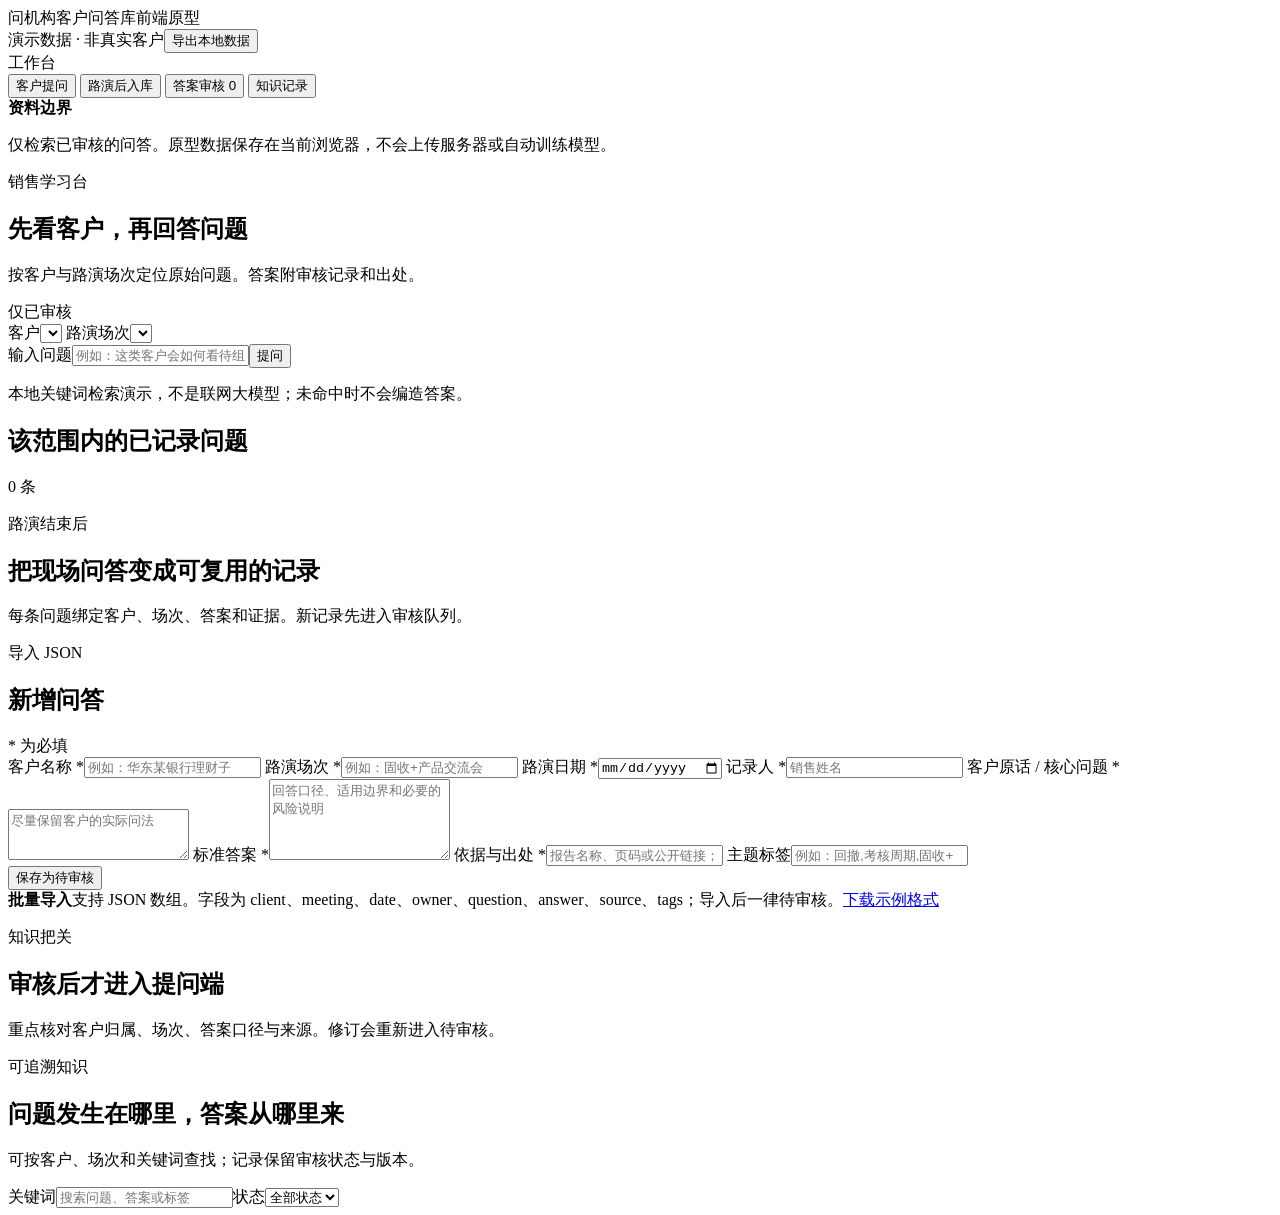
==== qa/index.html @ 25a46289 "Add institutional Q&A prototype index.html" ====
<!doctype html>
<html lang="zh-CN">
<head>
  <meta charset="utf-8">
  <meta name="viewport" content="width=device-width, initial-scale=1">
  <meta name="theme-color" content="#f7f7f5">
  <title>机构客户问答库 · 前端原型</title>
  <link rel="stylesheet" href="app.css">
  <script src="app.js" defer></script>
</head>
<body>
  <header class="topbar">
    <div class="brand"><span class="brand-mark">问</span><span>机构客户问答库</span><span class="prototype">前端原型</span></div>
    <div class="top-actions"><span class="demo-label">演示数据 · 非真实客户</span><button class="quiet" id="exportButton" type="button">导出本地数据</button></div>
  </header>
  <div class="shell">
    <nav class="sidebar" aria-label="主导航">
      <div class="nav-heading">工作台</div>
      <button class="nav-item active" data-view="ask" type="button">客户提问</button>
      <button class="nav-item" data-view="capture" type="button">路演后入库</button>
      <button class="nav-item" data-view="review" type="button">答案审核 <span id="pendingCount" class="nav-count">0</span></button>
      <button class="nav-item" data-view="library" type="button">知识记录</button>
      <div class="sidebar-note"><strong>资料边界</strong><p>仅检索已审核的问答。原型数据保存在当前浏览器，不会上传服务器或自动训练模型。</p></div>
    </nav>
    <main class="main">
      <section id="askView" class="view active" aria-labelledby="askTitle">
        <div class="page-heading"><div><p class="eyebrow">销售学习台</p><h1 id="askTitle">先看客户，再回答问题</h1><p class="subtle">按客户与路演场次定位原始问题。答案附审核记录和出处。</p></div><span class="mode-pill">仅已审核</span></div>
        <div class="filter-bar">
          <label>客户<select id="askClient"></select></label>
          <label>路演场次<select id="askMeeting"></select></label>
        </div>
        <div class="ask-layout">
          <div class="conversation">
            <div id="chatMessages" class="chat-messages" aria-live="polite"></div>
            <form id="askForm" class="ask-form"><label class="sr-only" for="askInput">输入问题</label><input id="askInput" placeholder="例如：这类客户会如何看待组合回撤？" required maxlength="240"><button class="primary" type="submit">提问</button></form>
            <p class="micro">本地关键词检索演示，不是联网大模型；未命中时不会编造答案。</p>
          </div>
          <aside class="context-panel"><div class="panel-title-row"><h2>该范围内的已记录问题</h2><span id="contextCount">0 条</span></div><div id="contextQuestions" class="context-list"></div></aside>
        </div>
      </section>
      <section id="captureView" class="view" aria-labelledby="captureTitle">
        <div class="page-heading"><div><p class="eyebrow">路演结束后</p><h1 id="captureTitle">把现场问答变成可复用的记录</h1><p class="subtle">每条问题绑定客户、场次、答案和证据。新记录先进入审核队列。</p></div><label class="upload-button">导入 JSON<input id="importInput" type="file" accept="application/json,.json" hidden></label></div>
        <div class="section-head"><h2 id="formHeading">新增问答</h2><span class="required-note">* 为必填</span></div>
        <form id="captureForm" class="capture-form">
          <div class="form-grid">
            <label>客户名称 *<input name="client" list="clientOptions" required maxlength="50" placeholder="例如：华东某银行理财子"></label>
            <datalist id="clientOptions"></datalist>
            <label>路演场次 *<input name="meeting" list="meetingOptions" required maxlength="70" placeholder="例如：固收+产品交流会"></label>
            <datalist id="meetingOptions"></datalist>
            <label>路演日期 *<input name="date" type="date" required></label>
            <label>记录人 *<input name="owner" required maxlength="30" placeholder="销售姓名"></label>
            <label class="full">客户原话 / 核心问题 *<textarea name="question" rows="3" required maxlength="500" placeholder="尽量保留客户的实际问法"></textarea></label>
            <label class="full">标准答案 *<textarea name="answer" rows="5" required maxlength="2000" placeholder="回答口径、适用边界和必要的风险说明"></textarea></label>
            <label class="full">依据与出处 *<input name="source" required maxlength="500" placeholder="报告名称、页码或公开链接；内部资料请写文档编号"></label>
            <label class="full">主题标签<input name="tags" maxlength="120" placeholder="例如：回撤,考核周期,固收+"></label>
          </div>
          <div class="form-actions"><button id="cancelEdit" class="quiet" type="button" hidden>取消编辑</button><button class="primary" type="submit">保存为待审核</button></div>
        </form>
        <div class="import-help"><strong>批量导入</strong><span>支持 JSON 数组。字段为 client、meeting、date、owner、question、answer、source、tags；导入后一律待审核。</span><a href="sample-import.json" download>下载示例格式</a></div>
      </section>
      <section id="reviewView" class="view" aria-labelledby="reviewTitle">
        <div class="page-heading"><div><p class="eyebrow">知识把关</p><h1 id="reviewTitle">审核后才进入提问端</h1><p class="subtle">重点核对客户归属、场次、答案口径与来源。修订会重新进入待审核。</p></div></div>
        <div id="reviewList" class="record-list"></div>
      </section>
      <section id="libraryView" class="view" aria-labelledby="libraryTitle">
        <div class="page-heading"><div><p class="eyebrow">可追溯知识</p><h1 id="libraryTitle">问题发生在哪里，答案从哪里来</h1><p class="subtle">可按客户、场次和关键词查找；记录保留审核状态与版本。</p></div></div>
        <div class="library-tools"><label>关键词<input id="librarySearch" placeholder="搜索问题、答案或标签"></label><label>状态<select id="libraryStatus"><option value="all">全部状态</option><option value="approved">已审核</option><option value="draft">待审核</option><option value="rejected">已退回</option></select></label></div>
        <div id="libraryList" class="record-list"></div>
      </section>
    </main>
  </div>
  <div id="toast" class="toast" role="status" aria-live="polite"></div>
</body>
</html>
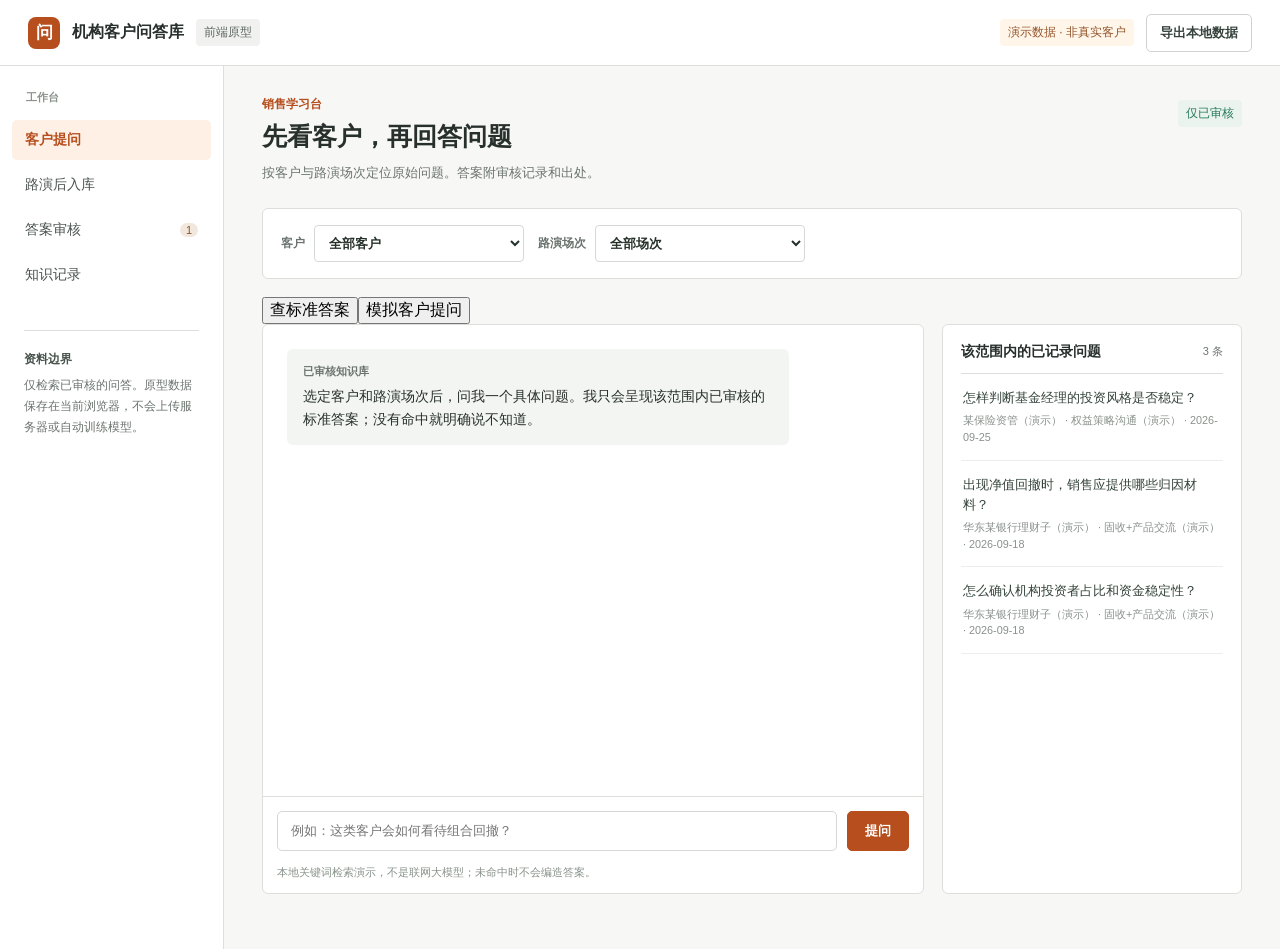
==== commit c9de57e4: "Update institutional Q&A prototype index.html" ====
--- a/qa/index.html
+++ b/qa/index.html
@@ -29,13 +29,21 @@
           <label>客户<select id="askClient"></select></label>
           <label>路演场次<select id="askMeeting"></select></label>
         </div>
-        <div class="ask-layout">
+        <div class="mode-tabs" role="tablist" aria-label="学习模式"><button id="lookupMode" class="mode-tab active" type="button" role="tab" aria-selected="true">查标准答案</button><button id="practiceMode" class="mode-tab" type="button" role="tab" aria-selected="false">模拟客户提问</button></div>
+        <div id="lookupPanel" class="ask-layout">
           <div class="conversation">
             <div id="chatMessages" class="chat-messages" aria-live="polite"></div>
             <form id="askForm" class="ask-form"><label class="sr-only" for="askInput">输入问题</label><input id="askInput" placeholder="例如：这类客户会如何看待组合回撤？" required maxlength="240"><button class="primary" type="submit">提问</button></form>
             <p class="micro">本地关键词检索演示，不是联网大模型；未命中时不会编造答案。</p>
           </div>
           <aside class="context-panel"><div class="panel-title-row"><h2>该范围内的已记录问题</h2><span id="contextCount">0 条</span></div><div id="contextQuestions" class="context-list"></div></aside>
+        </div>
+        <div id="practicePanel" class="practice-panel" hidden>
+          <div class="practice-head"><div><p class="eyebrow">客户提问</p><h2 id="practiceQuestion">选择客户和场次后开始练习</h2><p id="practiceMeta" class="subtle"></p></div><button id="nextQuestion" class="quiet" type="button">换一道题</button></div>
+          <label class="practice-label" for="practiceAnswer">你的回答</label><textarea id="practiceAnswer" rows="6" placeholder="先写出你会如何回应客户，包括需要核实的事实和风险边界。"></textarea>
+          <div class="form-actions"><button id="showAnswer" class="primary" type="button">对照标准答案</button></div>
+          <div id="practiceFeedback" class="practice-feedback" hidden></div>
+          <p class="micro">本地版只做对照，不给自动评分；正式版可由审核过的知识提供练习反馈。</p>
         </div>
       </section>
       <section id="captureView" class="view" aria-labelledby="captureTitle">
--- a/qa/app.css
+++ b/qa/app.css
@@ -0,0 +1,12 @@
+:root{font-family:"Microsoft YaHei","PingFang SC",sans-serif;color:#28302d;background:#f7f7f5;--line:#dedfda;--orange:#b64e1e;--orange-soft:#fff0e5;--green:#26785d;--muted:#6b746f}
+*{box-sizing:border-box}html,body{margin:0;min-height:100%}button,input,select,textarea{font:inherit}button{cursor:pointer}button:disabled{cursor:not-allowed;opacity:.5}[hidden]{display:none!important}
+.topbar{height:66px;background:#fff;border-bottom:1px solid var(--line);display:flex;align-items:center;justify-content:space-between;padding:0 28px;gap:20px}.brand,.top-actions{display:flex;align-items:center;gap:12px}.brand{font-weight:700;white-space:nowrap}.brand-mark{display:grid;place-items:center;width:32px;height:32px;border-radius:8px;background:var(--orange);color:#fff;font-size:17px}.prototype,.demo-label,.mode-pill{font-size:12px;font-weight:500;border-radius:4px;padding:5px 8px;background:#f1f2ef;color:#5d6860}.demo-label{background:#fff5e9;color:#93552b}.quiet,.upload-button{background:#fff;color:#37433d;border:1px solid #cfd3cd;border-radius:5px;padding:9px 13px;font-size:13px;font-weight:600;text-decoration:none;white-space:nowrap}.quiet:hover,.upload-button:hover{border-color:#9caaa0;background:#fafbf9}.primary{border:1px solid var(--orange);border-radius:5px;background:var(--orange);color:#fff;padding:10px 17px;font-size:13px;font-weight:700;white-space:nowrap}.primary:hover{background:#9e4018}
+.shell{display:grid;grid-template-columns:224px minmax(0,1fr);min-height:calc(100vh - 66px)}.sidebar{background:#fff;border-right:1px solid var(--line);padding:24px 12px;display:flex;flex-direction:column;gap:5px}.nav-heading{padding:0 14px 10px;font-size:11px;font-weight:700;color:#8a928b}.nav-item{width:100%;display:flex;align-items:center;gap:12px;text-align:left;background:transparent;border:0;border-radius:5px;padding:11px 13px;color:#49534e;font-size:14px}.nav-item:hover{background:#f5f5f1}.nav-item.active{color:var(--orange);background:var(--orange-soft);font-weight:700}.nav-symbol{display:grid;place-items:center;width:18px;height:18px;font-size:18px;line-height:1}.nav-count{margin-left:auto;background:#f2e7dc;border-radius:8px;padding:1px 6px;font-size:11px;color:#88532e}.sidebar-note{margin:30px 12px 0;padding-top:18px;border-top:1px solid var(--line);font-size:12px;line-height:1.75;color:var(--muted)}.sidebar-note strong{font-size:12px;color:#47534b}.sidebar-note p{margin:5px 0}
+.main{min-width:0;padding:30px 38px 55px}.view{display:none;max-width:1400px;margin:0 auto}.view.active{display:block}.page-heading{display:flex;justify-content:space-between;gap:20px;align-items:flex-start;margin-bottom:24px}.eyebrow{margin:0 0 7px;color:var(--orange);font-size:12px;font-weight:700}.page-heading h1{font-size:25px;line-height:1.35;margin:0;font-weight:700}.subtle{font-size:13px;line-height:1.7;color:var(--muted);margin:8px 0 0}.mode-pill{background:#eaf3ee;color:var(--green);white-space:nowrap;margin-top:4px}
+.filter-bar,.library-tools{display:flex;gap:14px;padding:16px 18px;background:#fff;border:1px solid var(--line);border-radius:6px;margin-bottom:18px}.filter-bar label,.library-tools label{display:flex;align-items:center;gap:9px;color:var(--muted);font-size:12px;font-weight:600}.filter-bar select,.library-tools select,.library-tools input{min-width:210px;max-width:360px;border:1px solid #d4d9d3;background:#fff;border-radius:4px;padding:9px 10px;color:#26312a;font-size:13px;outline:none}.filter-bar select:focus,.library-tools input:focus,.library-tools select:focus,.capture-form input:focus,.capture-form textarea:focus,.ask-form input:focus{border-color:var(--orange);box-shadow:0 0 0 2px #f7ded0}
+.ask-layout{display:grid;grid-template-columns:minmax(0,1fr) 300px;gap:18px;min-height:570px}.conversation,.context-panel{background:#fff;border:1px solid var(--line);border-radius:6px}.conversation{display:flex;flex-direction:column;min-height:570px}.chat-messages{flex:1;padding:24px;overflow:auto;max-height:calc(100vh - 280px);min-height:380px;display:flex;flex-direction:column;gap:16px}.message{max-width:82%;font-size:14px;line-height:1.7;padding:13px 16px;border-radius:6px;white-space:pre-wrap;word-break:break-word}.message.user{align-self:flex-end;background:var(--orange-soft);color:#4c3328}.message.answer{align-self:flex-start;background:#f3f5f2}.message .message-label{display:block;font-size:11px;color:var(--muted);font-weight:700;margin-bottom:4px}.reference{border-top:1px solid #d9ddd7;padding-top:9px;margin-top:10px;font-size:11px;color:#5e6d63}.reference a{color:var(--orange);word-break:break-all}.ask-form{border-top:1px solid var(--line);display:flex;gap:10px;padding:14px}.ask-form input{flex:1;min-width:0;border:1px solid #d4d9d3;border-radius:5px;padding:11px 13px;outline:none;font-size:13px}.micro{font-size:11px;color:#88928a;margin:0 14px 13px}.context-panel{padding:18px}.panel-title-row,.section-head{display:flex;justify-content:space-between;align-items:center;gap:12px}.panel-title-row{border-bottom:1px solid var(--line);padding-bottom:12px}.panel-title-row h2,.section-head h2{font-size:14px;margin:0}.panel-title-row span,.required-note{font-size:11px;color:var(--muted)}.context-list{display:flex;flex-direction:column}.context-question{border:0;border-bottom:1px solid #eceee9;background:none;text-align:left;padding:14px 2px;color:#34433a;font-size:13px;line-height:1.55}.context-question:hover{color:var(--orange)}.context-question small{display:block;color:#89918c;margin-top:4px}.empty{padding:28px;color:#7b857e;font-size:13px;line-height:1.7}
+.section-head{margin:8px 0 13px}.capture-form{background:#fff;border:1px solid var(--line);border-radius:6px;padding:24px}.form-grid{display:grid;grid-template-columns:repeat(2,minmax(0,1fr));gap:17px 20px}.form-grid label{display:flex;flex-direction:column;gap:7px;color:#49554c;font-size:12px;font-weight:700;min-width:0}.form-grid .full{grid-column:1/-1}.capture-form input,.capture-form textarea{width:100%;border:1px solid #d4d9d3;border-radius:4px;background:#fff;padding:10px 11px;color:#26312a;font-size:13px;line-height:1.55;outline:none}.capture-form textarea{resize:vertical;min-height:76px}.form-actions{display:flex;justify-content:flex-end;gap:9px;margin-top:22px}.import-help{display:flex;align-items:center;gap:10px;margin-top:16px;color:#667168;font-size:12px;line-height:1.6}.import-help strong{color:#3e4c42;white-space:nowrap}.import-help a{color:var(--orange);white-space:nowrap}
+.record-list{display:flex;flex-direction:column;gap:12px}.record{background:#fff;border:1px solid var(--line);border-radius:6px;padding:18px 20px}.record-top,.record-meta,.record-actions{display:flex;align-items:center;gap:9px;flex-wrap:wrap}.record-top{justify-content:space-between}.record-client{font-size:14px;font-weight:700}.record-meta{font-size:11px;color:#7c877e;margin-top:7px}.record h3{font-size:15px;line-height:1.5;margin:14px 0 8px}.record-answer{color:#46534a;font-size:13px;line-height:1.75;white-space:pre-wrap;margin:0}.record-source{font-size:11px;color:#78827a;margin-top:12px;word-break:break-all}.record-source a{color:var(--orange)}.record-actions{margin-top:16px}.record-actions button{background:#fff;border:1px solid #cfd6cf;border-radius:4px;padding:7px 10px;font-size:11px;font-weight:700;color:#425149}.record-actions button:hover{border-color:var(--orange);color:var(--orange)}.record-actions .approve{border-color:#bad8c7;color:var(--green);background:#f2f8f4}.status{font-size:11px;border-radius:3px;padding:4px 7px;font-weight:700;background:#f3f4f1;color:#667169}.status.approved{background:#e8f4eb;color:var(--green)}.status.draft{background:#fff0e5;color:#9b521e}.status.rejected{background:#f8efed;color:#a64c42}.tag{font-size:11px;color:#726d63;background:#f3f1ed;border-radius:3px;padding:3px 6px}.library-tools{margin-bottom:16px}.toast{position:fixed;right:24px;bottom:24px;background:#26352c;color:#fff;border-radius:5px;padding:11px 15px;opacity:0;transform:translateY(6px);transition:.2s;pointer-events:none;font-size:12px;z-index:10}.toast.visible{opacity:1;transform:none}.sr-only{position:absolute;width:1px;height:1px;padding:0;margin:-1px;overflow:hidden;clip:rect(0,0,0,0);white-space:nowrap;border:0}
+@media(max-width:1050px){.ask-layout{grid-template-columns:1fr}.context-panel{order:-1}.context-list{display:grid;grid-template-columns:repeat(2,minmax(0,1fr));gap:0 18px}.main{padding:26px}}
+@media(max-width:720px){.topbar{padding:0 14px;height:58px}.brand{font-size:13px}.brand-mark{width:27px;height:27px}.prototype,.demo-label{display:none}.top-actions .quiet{padding:7px 9px;font-size:11px}.shell{display:block}.sidebar{position:sticky;top:0;z-index:5;display:flex;flex-direction:row;padding:7px 10px;overflow:auto;border-right:0;border-bottom:1px solid var(--line);gap:2px}.nav-heading,.sidebar-note,.nav-symbol,.nav-count{display:none}.nav-item{flex:none;width:auto;padding:9px 10px;font-size:12px;white-space:nowrap}.main{padding:20px 14px 40px}.page-heading h1{font-size:20px}.page-heading{margin-bottom:16px}.filter-bar,.library-tools{display:grid;grid-template-columns:1fr;gap:11px}.filter-bar label,.library-tools label{display:grid;grid-template-columns:65px 1fr}.filter-bar select,.library-tools select,.library-tools input{min-width:0;max-width:none;width:100%}.form-grid{grid-template-columns:1fr}.context-list{grid-template-columns:1fr}.chat-messages{max-height:500px;min-height:330px;padding:16px}.message{max-width:94%}.capture-form{padding:18px}.import-help{align-items:flex-start;flex-wrap:wrap}.mode-pill{display:none}}
+
